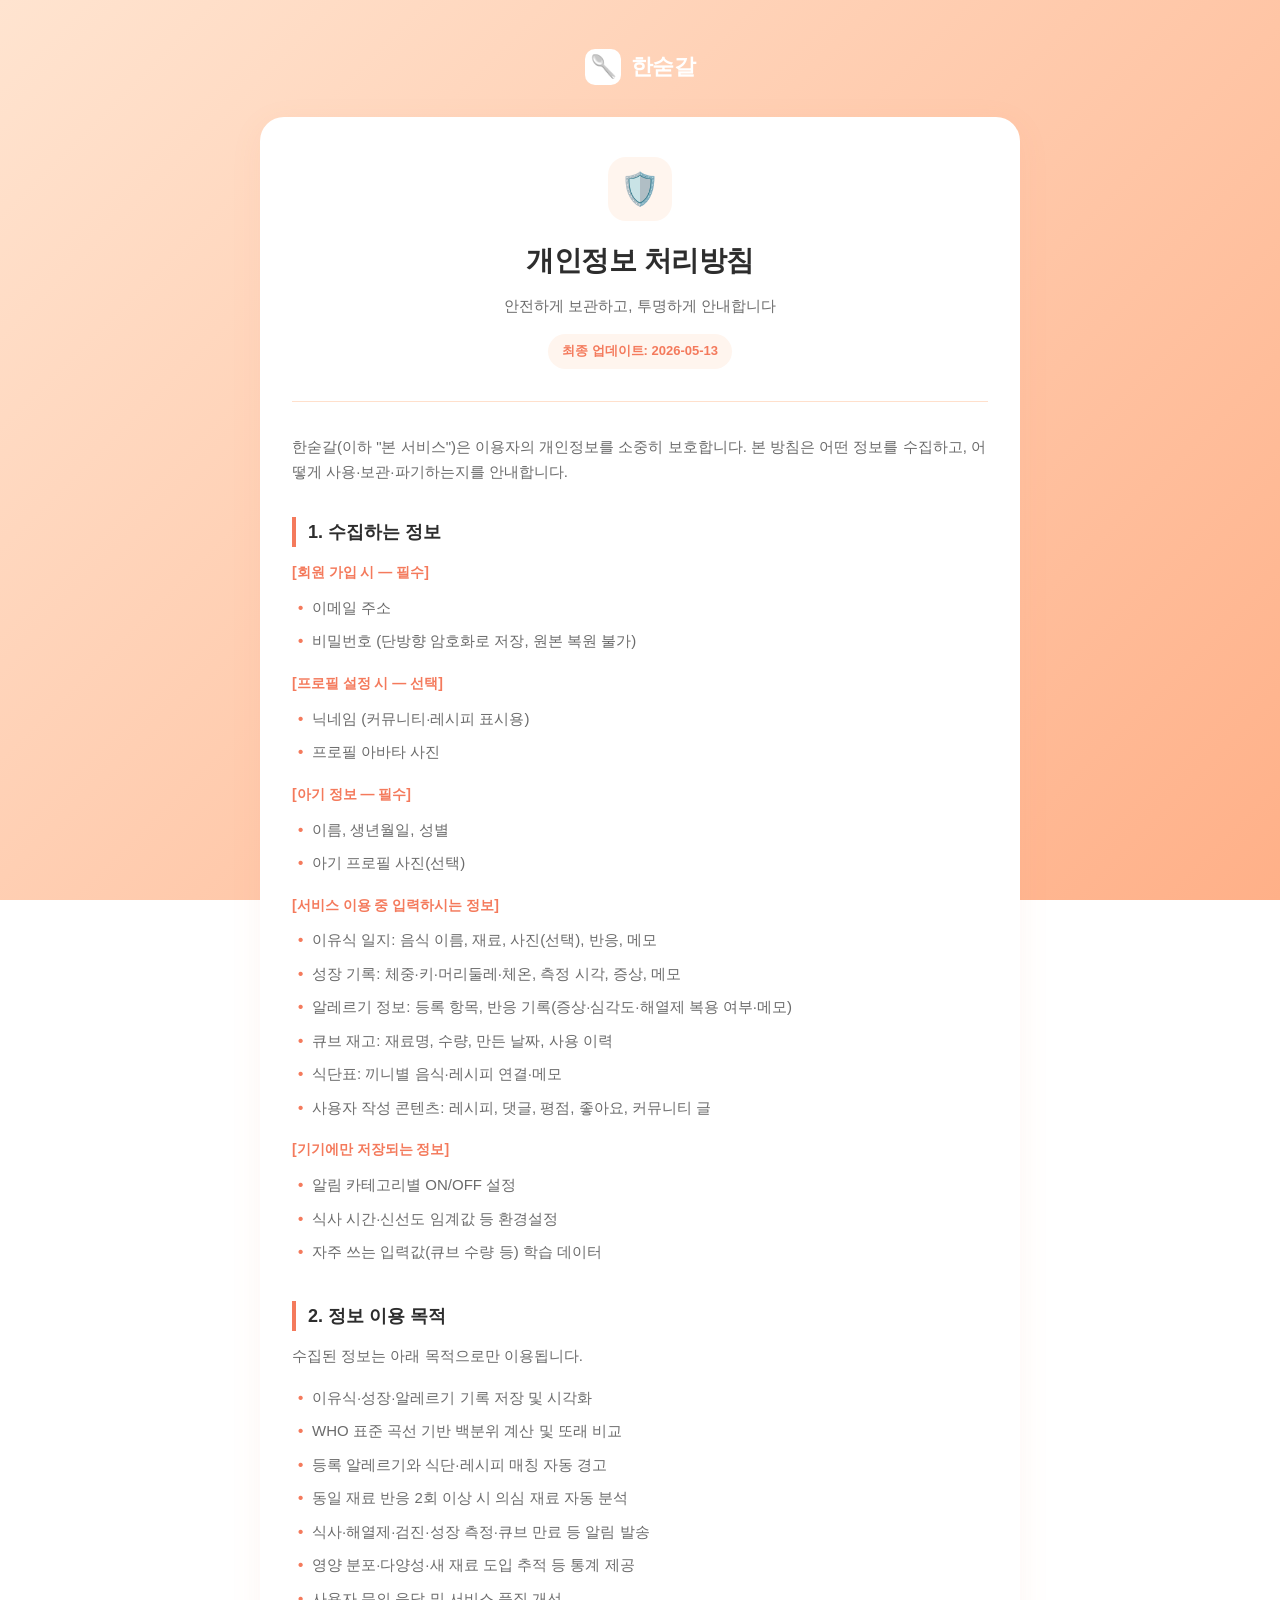
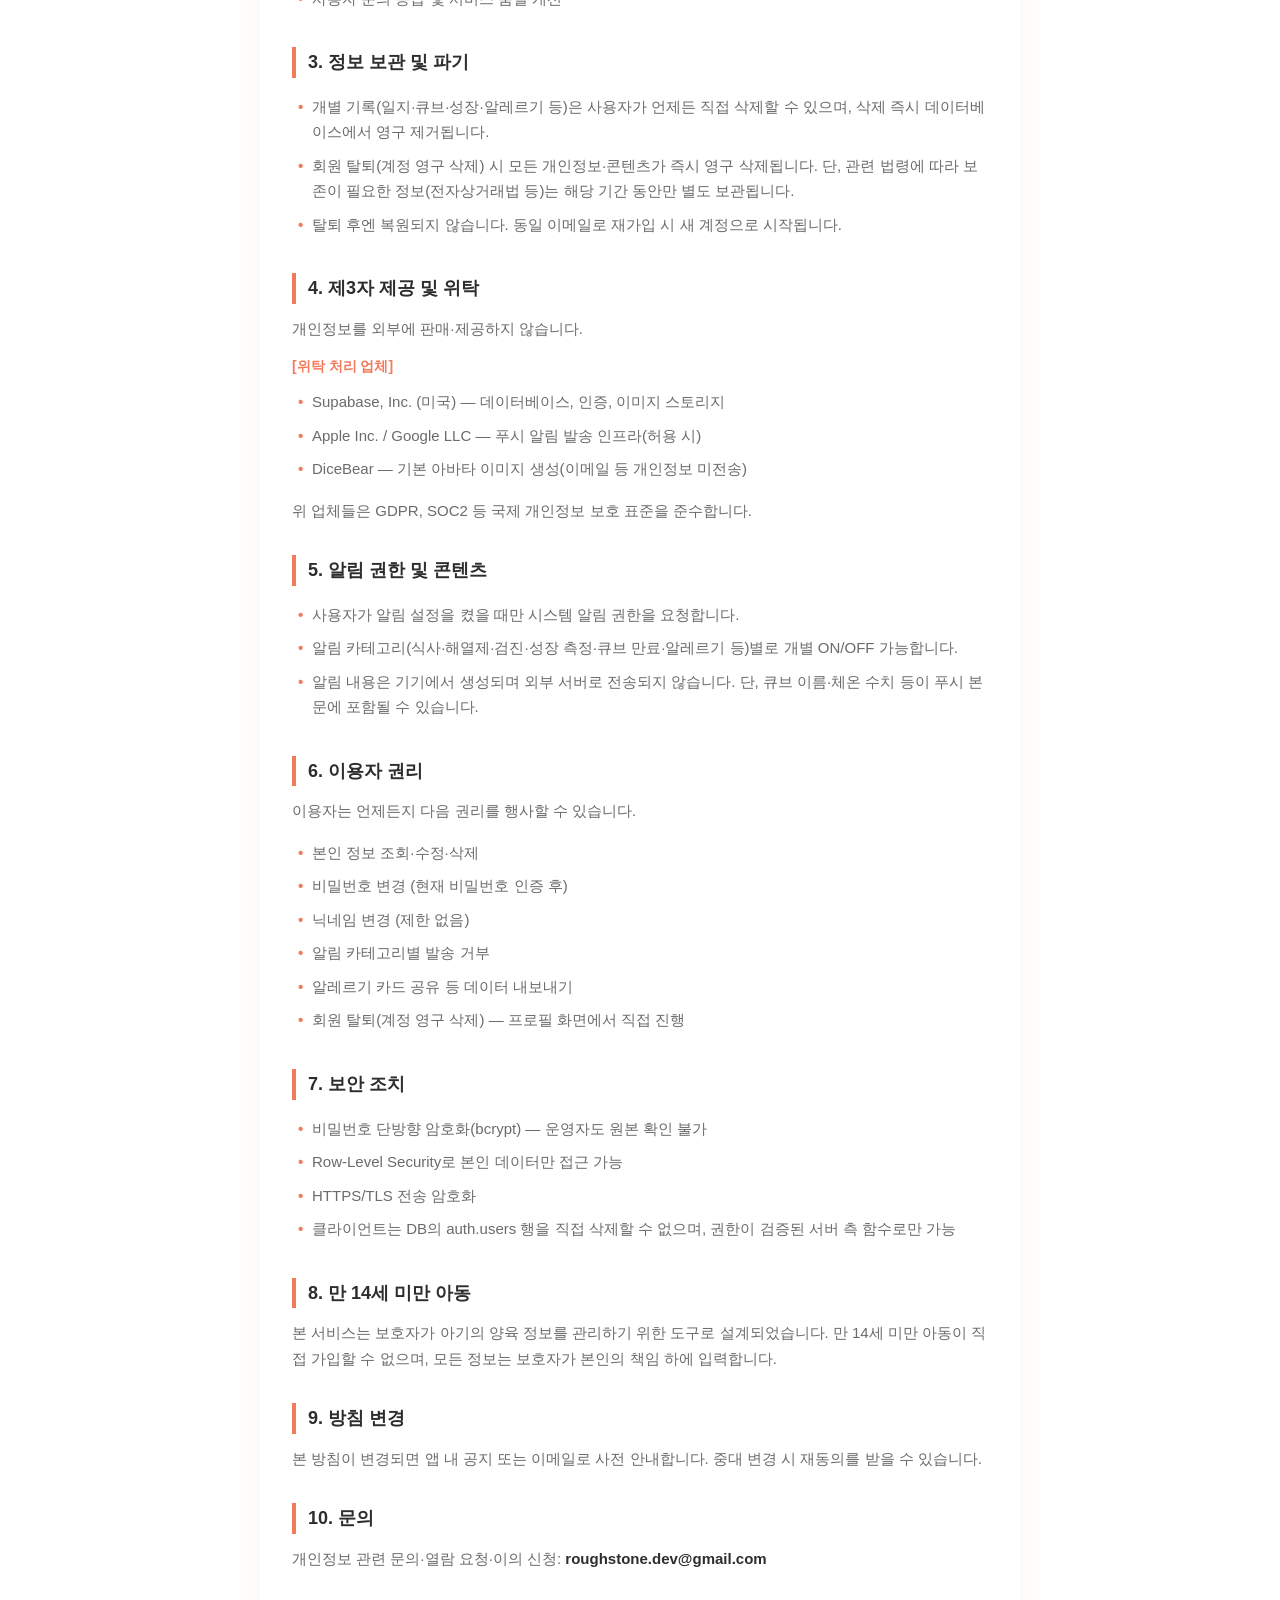
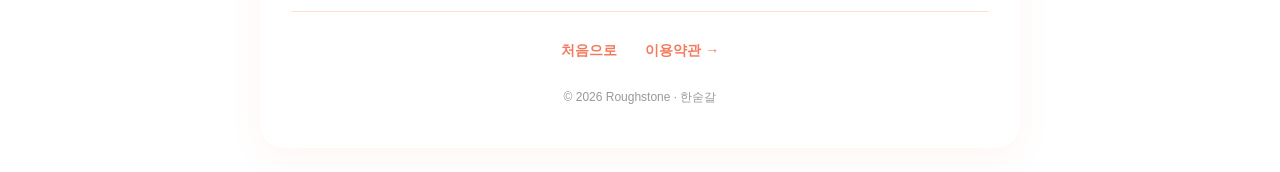
==== privacy.html @ ad375688 "Initial commit: Add privacy policy and terms 한숟갈 개인정보처리방침 및 이용약관 추가" ====
<!DOCTYPE html>
<html lang="ko">
<head>
  <meta charset="UTF-8">
  <meta name="viewport" content="width=device-width, initial-scale=1.0">
  <meta name="description" content="한숟갈 개인정보 처리방침">
  <meta name="theme-color" content="#F47A5C">
  <title>개인정보 처리방침 · 한숟갈</title>
  <link rel="stylesheet" href="style.css">
</head>
<body>
  <div class="container">
    <header class="site-header">
      <a href="index.html" class="site-logo">
        <span class="site-logo-icon">🥄</span>
        <span>한숟갈</span>
      </a>
    </header>

    <article class="card">
      <div class="hero">
        <div class="hero-icon">🛡️</div>
        <h1>개인정보 처리방침</h1>
        <p>안전하게 보관하고, 투명하게 안내합니다</p>
        <span class="updated">최종 업데이트: 2026-05-13</span>
      </div>

      <div class="content">
        <p>한숟갈(이하 "본 서비스")은 이용자의 개인정보를 소중히 보호합니다. 본 방침은 어떤 정보를 수집하고, 어떻게 사용·보관·파기하는지를 안내합니다.</p>

        <h2>1. 수집하는 정보</h2>

        <p class="sub-label">[회원 가입 시 — 필수]</p>
        <ul>
          <li>이메일 주소</li>
          <li>비밀번호 (단방향 암호화로 저장, 원본 복원 불가)</li>
        </ul>

        <p class="sub-label">[프로필 설정 시 — 선택]</p>
        <ul>
          <li>닉네임 (커뮤니티·레시피 표시용)</li>
          <li>프로필 아바타 사진</li>
        </ul>

        <p class="sub-label">[아기 정보 — 필수]</p>
        <ul>
          <li>이름, 생년월일, 성별</li>
          <li>아기 프로필 사진(선택)</li>
        </ul>

        <p class="sub-label">[서비스 이용 중 입력하시는 정보]</p>
        <ul>
          <li>이유식 일지: 음식 이름, 재료, 사진(선택), 반응, 메모</li>
          <li>성장 기록: 체중·키·머리둘레·체온, 측정 시각, 증상, 메모</li>
          <li>알레르기 정보: 등록 항목, 반응 기록(증상·심각도·해열제 복용 여부·메모)</li>
          <li>큐브 재고: 재료명, 수량, 만든 날짜, 사용 이력</li>
          <li>식단표: 끼니별 음식·레시피 연결·메모</li>
          <li>사용자 작성 콘텐츠: 레시피, 댓글, 평점, 좋아요, 커뮤니티 글</li>
        </ul>

        <p class="sub-label">[기기에만 저장되는 정보]</p>
        <ul>
          <li>알림 카테고리별 ON/OFF 설정</li>
          <li>식사 시간·신선도 임계값 등 환경설정</li>
          <li>자주 쓰는 입력값(큐브 수량 등) 학습 데이터</li>
        </ul>

        <h2>2. 정보 이용 목적</h2>
        <p>수집된 정보는 아래 목적으로만 이용됩니다.</p>
        <ul>
          <li>이유식·성장·알레르기 기록 저장 및 시각화</li>
          <li>WHO 표준 곡선 기반 백분위 계산 및 또래 비교</li>
          <li>등록 알레르기와 식단·레시피 매칭 자동 경고</li>
          <li>동일 재료 반응 2회 이상 시 의심 재료 자동 분석</li>
          <li>식사·해열제·검진·성장 측정·큐브 만료 등 알림 발송</li>
          <li>영양 분포·다양성·새 재료 도입 추적 등 통계 제공</li>
          <li>사용자 문의 응답 및 서비스 품질 개선</li>
        </ul>

        <h2>3. 정보 보관 및 파기</h2>
        <ul>
          <li>개별 기록(일지·큐브·성장·알레르기 등)은 사용자가 언제든 직접 삭제할 수 있으며, 삭제 즉시 데이터베이스에서 영구 제거됩니다.</li>
          <li>회원 탈퇴(계정 영구 삭제) 시 모든 개인정보·콘텐츠가 즉시 영구 삭제됩니다. 단, 관련 법령에 따라 보존이 필요한 정보(전자상거래법 등)는 해당 기간 동안만 별도 보관됩니다.</li>
          <li>탈퇴 후엔 복원되지 않습니다. 동일 이메일로 재가입 시 새 계정으로 시작됩니다.</li>
        </ul>

        <h2>4. 제3자 제공 및 위탁</h2>
        <p>개인정보를 외부에 판매·제공하지 않습니다.</p>

        <p class="sub-label">[위탁 처리 업체]</p>
        <ul>
          <li>Supabase, Inc. (미국) — 데이터베이스, 인증, 이미지 스토리지</li>
          <li>Apple Inc. / Google LLC — 푸시 알림 발송 인프라(허용 시)</li>
          <li>DiceBear — 기본 아바타 이미지 생성(이메일 등 개인정보 미전송)</li>
        </ul>
        <p>위 업체들은 GDPR, SOC2 등 국제 개인정보 보호 표준을 준수합니다.</p>

        <h2>5. 알림 권한 및 콘텐츠</h2>
        <ul>
          <li>사용자가 알림 설정을 켰을 때만 시스템 알림 권한을 요청합니다.</li>
          <li>알림 카테고리(식사·해열제·검진·성장 측정·큐브 만료·알레르기 등)별로 개별 ON/OFF 가능합니다.</li>
          <li>알림 내용은 기기에서 생성되며 외부 서버로 전송되지 않습니다. 단, 큐브 이름·체온 수치 등이 푸시 본문에 포함될 수 있습니다.</li>
        </ul>

        <h2>6. 이용자 권리</h2>
        <p>이용자는 언제든지 다음 권리를 행사할 수 있습니다.</p>
        <ul>
          <li>본인 정보 조회·수정·삭제</li>
          <li>비밀번호 변경 (현재 비밀번호 인증 후)</li>
          <li>닉네임 변경 (제한 없음)</li>
          <li>알림 카테고리별 발송 거부</li>
          <li>알레르기 카드 공유 등 데이터 내보내기</li>
          <li>회원 탈퇴(계정 영구 삭제) — 프로필 화면에서 직접 진행</li>
        </ul>

        <h2>7. 보안 조치</h2>
        <ul>
          <li>비밀번호 단방향 암호화(bcrypt) — 운영자도 원본 확인 불가</li>
          <li>Row-Level Security로 본인 데이터만 접근 가능</li>
          <li>HTTPS/TLS 전송 암호화</li>
          <li>클라이언트는 DB의 auth.users 행을 직접 삭제할 수 없으며, 권한이 검증된 서버 측 함수로만 가능</li>
        </ul>

        <h2>8. 만 14세 미만 아동</h2>
        <p>본 서비스는 보호자가 아기의 양육 정보를 관리하기 위한 도구로 설계되었습니다. 만 14세 미만 아동이 직접 가입할 수 없으며, 모든 정보는 보호자가 본인의 책임 하에 입력합니다.</p>

        <h2>9. 방침 변경</h2>
        <p>본 방침이 변경되면 앱 내 공지 또는 이메일로 사전 안내합니다. 중대 변경 시 재동의를 받을 수 있습니다.</p>

        <h2>10. 문의</h2>
        <p>개인정보 관련 문의·열람 요청·이의 신청: <strong>roughstone.dev@gmail.com</strong></p>
      </div>

      <nav class="footer-nav">
        <a href="index.html">처음으로</a>
        <a href="terms.html">이용약관 →</a>
        <p class="footer-meta">© 2026 Roughstone · 한숟갈</p>
      </nav>
    </article>
  </div>
</body>
</html>
---- style.css ----
/* 한숟갈 - 개인정보처리방침 & 이용약관 */
:root {
  --primary: #F47A5C;
  --primary-light: #FFB088;
  --primary-bg: #FFF5EE;
  --text: #2D2D2D;
  --text-sub: #6B6B6B;
  --text-light: #999;
  --border: #FFE0CC;
  --card: #FFFFFF;
  --shadow: rgba(244, 122, 92, 0.08);
}

* {
  margin: 0;
  padding: 0;
  box-sizing: border-box;
}

html {
  scroll-behavior: smooth;
  -webkit-text-size-adjust: 100%;
}

body {
  font-family: -apple-system, BlinkMacSystemFont, 'Segoe UI', 'Apple SD Gothic Neo',
               'Malgun Gothic', Roboto, 'Helvetica Neue', sans-serif;
  background: linear-gradient(135deg, #FFE4D0 0%, #FFB088 100%);
  background-attachment: fixed;
  color: var(--text);
  line-height: 1.7;
  min-height: 100vh;
  padding: 24px 16px;
}

.container {
  max-width: 760px;
  margin: 0 auto;
}

/* ─── 헤더 ─── */
.site-header {
  text-align: center;
  padding: 24px 0 32px;
}

.site-logo {
  display: inline-flex;
  align-items: center;
  gap: 10px;
  text-decoration: none;
  color: white;
  font-size: 22px;
  font-weight: 800;
  letter-spacing: -0.5px;
}

.site-logo-icon {
  width: 36px;
  height: 36px;
  background: white;
  border-radius: 10px;
  display: inline-flex;
  align-items: center;
  justify-content: center;
  font-size: 22px;
}

/* ─── 카드 ─── */
.card {
  background: var(--card);
  border-radius: 24px;
  padding: 40px 32px;
  box-shadow: 0 8px 32px var(--shadow);
}

/* ─── 히어로 ─── */
.hero {
  text-align: center;
  padding-bottom: 32px;
  border-bottom: 1px solid var(--border);
  margin-bottom: 32px;
}

.hero-icon {
  width: 64px;
  height: 64px;
  margin: 0 auto 16px;
  background: var(--primary-bg);
  border-radius: 18px;
  display: flex;
  align-items: center;
  justify-content: center;
  font-size: 32px;
}

.hero h1 {
  font-size: 28px;
  font-weight: 800;
  color: var(--text);
  margin-bottom: 8px;
  letter-spacing: -0.5px;
}

.hero p {
  font-size: 15px;
  color: var(--text-sub);
}

.updated {
  display: inline-block;
  margin-top: 16px;
  padding: 6px 14px;
  background: var(--primary-bg);
  color: var(--primary);
  font-size: 13px;
  font-weight: 600;
  border-radius: 100px;
}

/* ─── 본문 ─── */
.content h2 {
  font-size: 18px;
  font-weight: 700;
  color: var(--text);
  margin: 32px 0 12px;
  padding-left: 12px;
  border-left: 4px solid var(--primary);
}

.content h2:first-child {
  margin-top: 0;
}

.content p {
  font-size: 15px;
  color: var(--text-sub);
  margin-bottom: 12px;
  white-space: pre-line;
}

.content strong {
  color: var(--text);
  font-weight: 600;
}

.content ul {
  list-style: none;
  padding-left: 0;
  margin-bottom: 12px;
}

.content li {
  font-size: 15px;
  color: var(--text-sub);
  padding: 4px 0 4px 20px;
  position: relative;
}

.content li::before {
  content: '•';
  color: var(--primary);
  position: absolute;
  left: 6px;
  font-weight: 700;
}

.content .sub-label {
  color: var(--primary);
  font-weight: 700;
  font-size: 14px;
  margin-top: 14px;
  margin-bottom: 6px;
}

/* ─── 푸터 네비게이션 ─── */
.footer-nav {
  margin-top: 40px;
  padding-top: 24px;
  border-top: 1px solid var(--border);
  text-align: center;
}

.footer-nav a {
  display: inline-block;
  margin: 0 12px;
  color: var(--primary);
  text-decoration: none;
  font-size: 14px;
  font-weight: 600;
}

.footer-nav a:hover {
  text-decoration: underline;
}

.footer-meta {
  margin-top: 24px;
  font-size: 12px;
  color: var(--text-light);
}

/* ─── 인덱스 페이지 전용 ─── */
.index-grid {
  display: grid;
  gap: 16px;
  margin-top: 24px;
}

.index-link {
  display: flex;
  align-items: center;
  gap: 16px;
  padding: 20px 24px;
  background: var(--card);
  border: 2px solid var(--border);
  border-radius: 18px;
  text-decoration: none;
  color: var(--text);
  transition: all 0.2s;
}

.index-link:hover {
  border-color: var(--primary);
  transform: translateY(-2px);
  box-shadow: 0 8px 24px var(--shadow);
}

.index-link-icon {
  width: 48px;
  height: 48px;
  background: var(--primary-bg);
  border-radius: 14px;
  display: flex;
  align-items: center;
  justify-content: center;
  font-size: 22px;
  flex-shrink: 0;
}

.index-link-text h3 {
  font-size: 16px;
  font-weight: 700;
  margin-bottom: 4px;
}

.index-link-text p {
  font-size: 13px;
  color: var(--text-sub);
}

.index-link-arrow {
  margin-left: auto;
  color: var(--primary);
  font-size: 20px;
}

/* ─── 반응형 ─── */
@media (max-width: 600px) {
  body {
    padding: 16px 12px;
  }
  .card {
    padding: 28px 20px;
    border-radius: 20px;
  }
  .hero h1 {
    font-size: 24px;
  }
  .content h2 {
    font-size: 16px;
  }
}
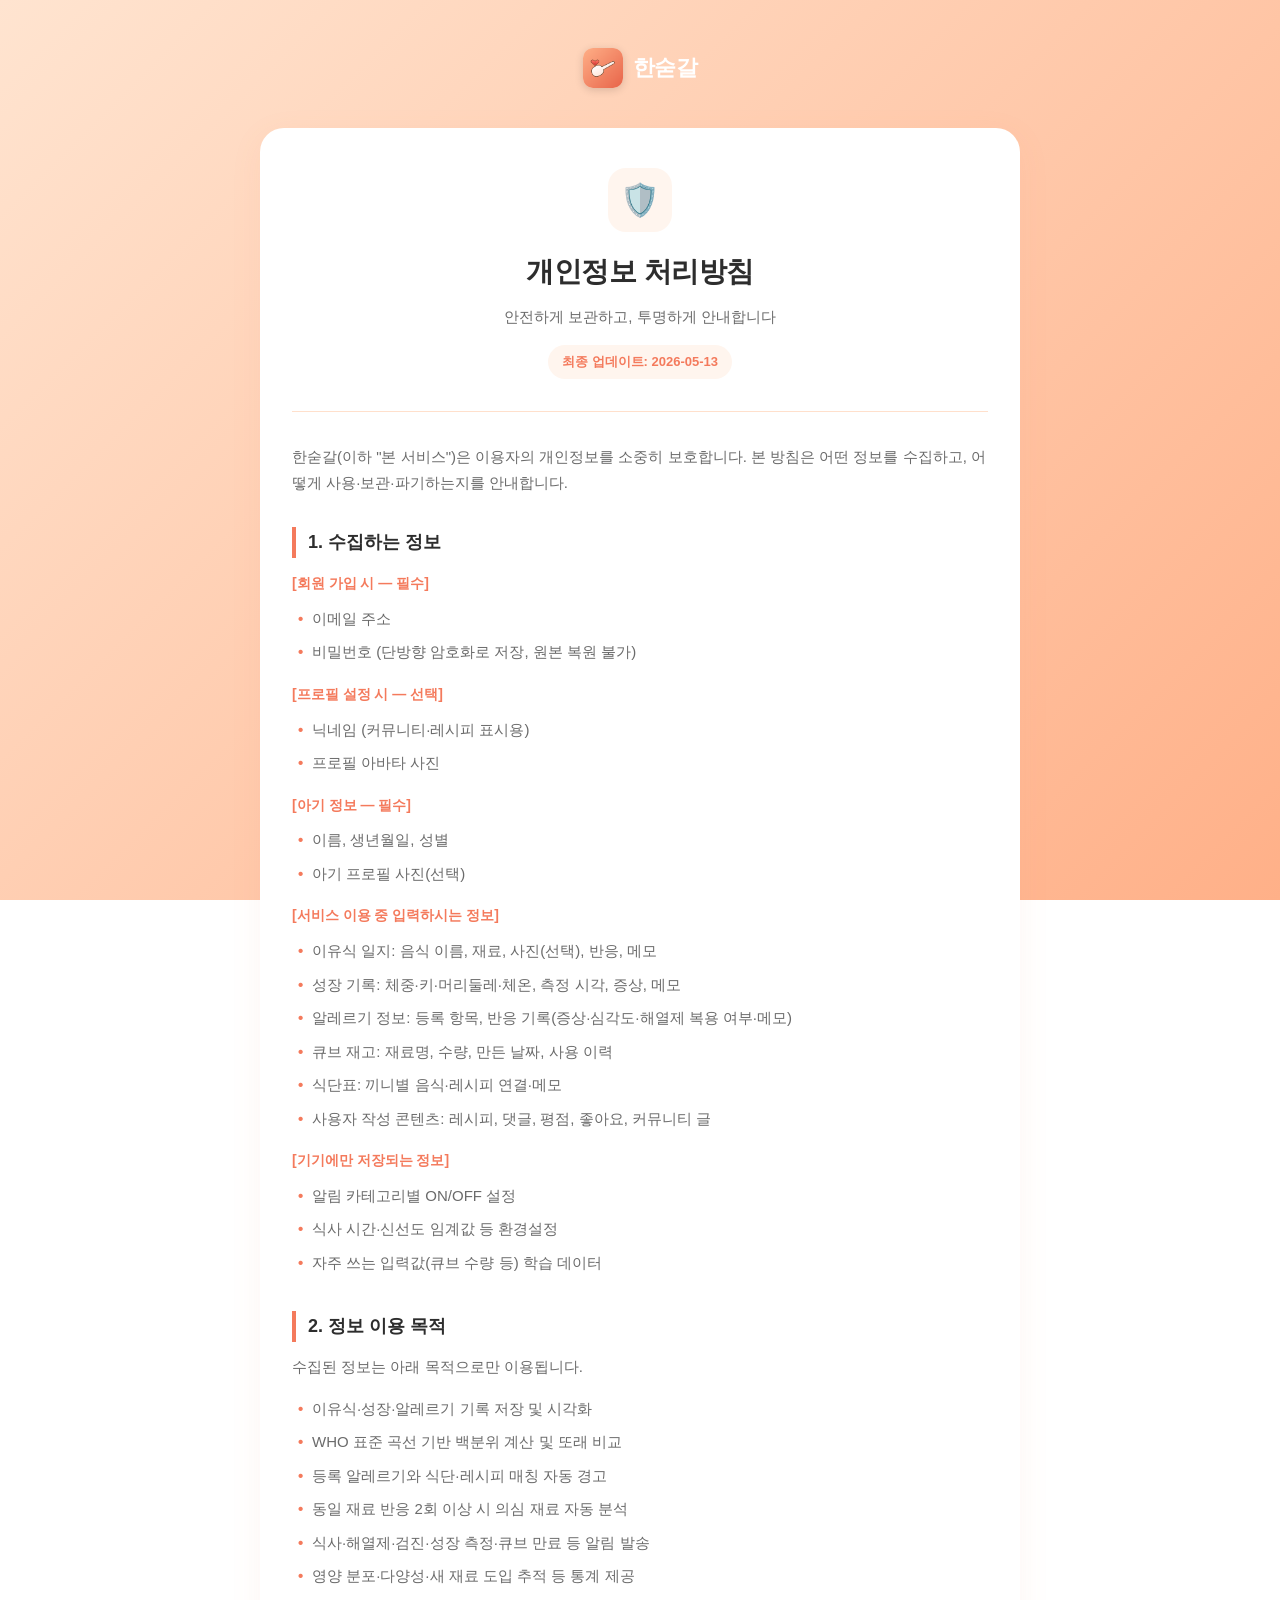
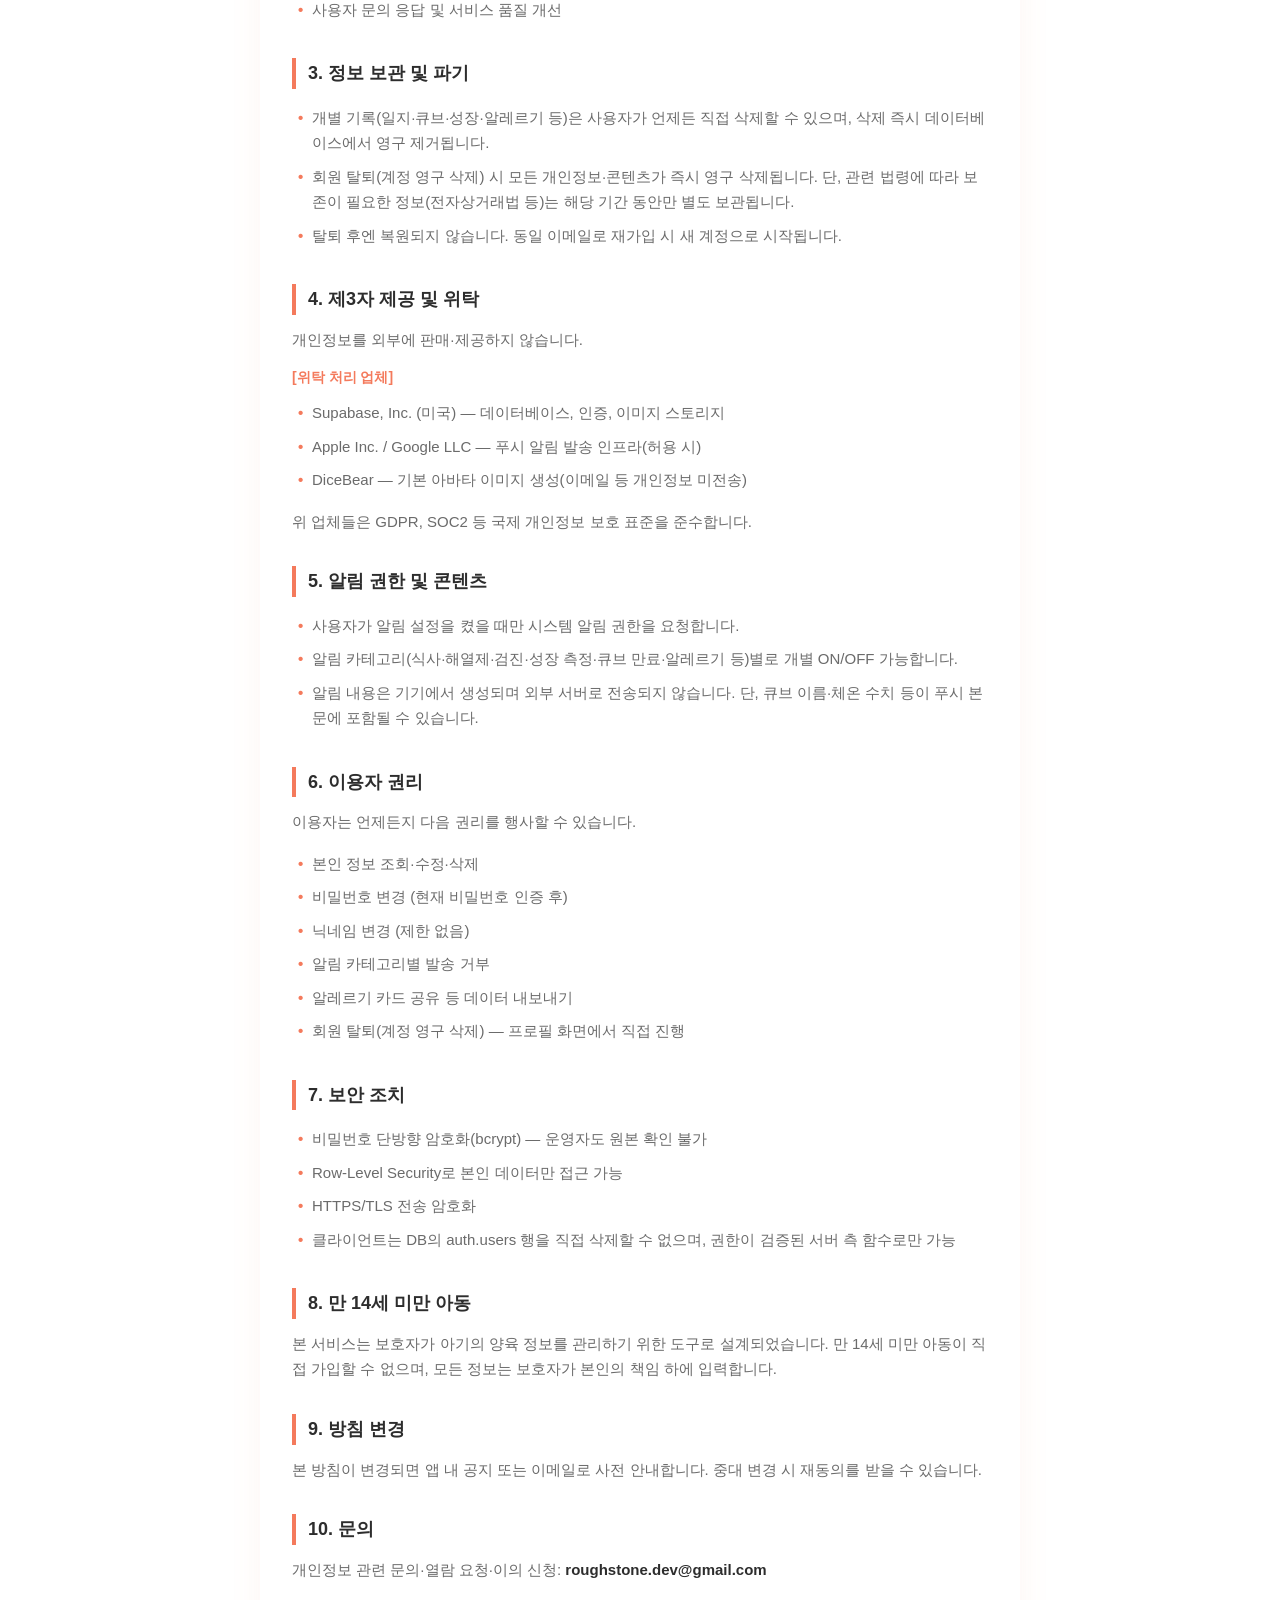
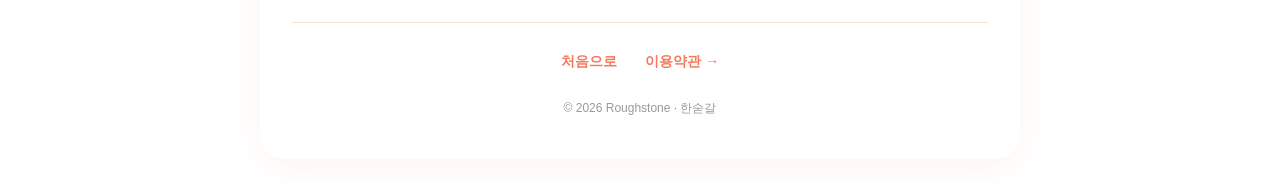
==== commit 552c820d: "Add files via upload" ====
--- a/privacy.html
+++ b/privacy.html
@@ -12,7 +12,7 @@
   <div class="container">
     <header class="site-header">
       <a href="index.html" class="site-logo">
-        <span class="site-logo-icon">🥄</span>
+        <img src="icon.png" alt="한숟갈" class="site-logo-icon">
         <span>한숟갈</span>
       </a>
     </header>
--- a/style.css
+++ b/style.css
@@ -56,14 +56,11 @@
 }
 
 .site-logo-icon {
-  width: 36px;
-  height: 36px;
-  background: white;
+  width: 40px;
+  height: 40px;
   border-radius: 10px;
-  display: inline-flex;
-  align-items: center;
-  justify-content: center;
-  font-size: 22px;
+  object-fit: cover;
+  box-shadow: 0 2px 8px rgba(0, 0, 0, 0.15);
 }
 
 /* ─── 카드 ─── */
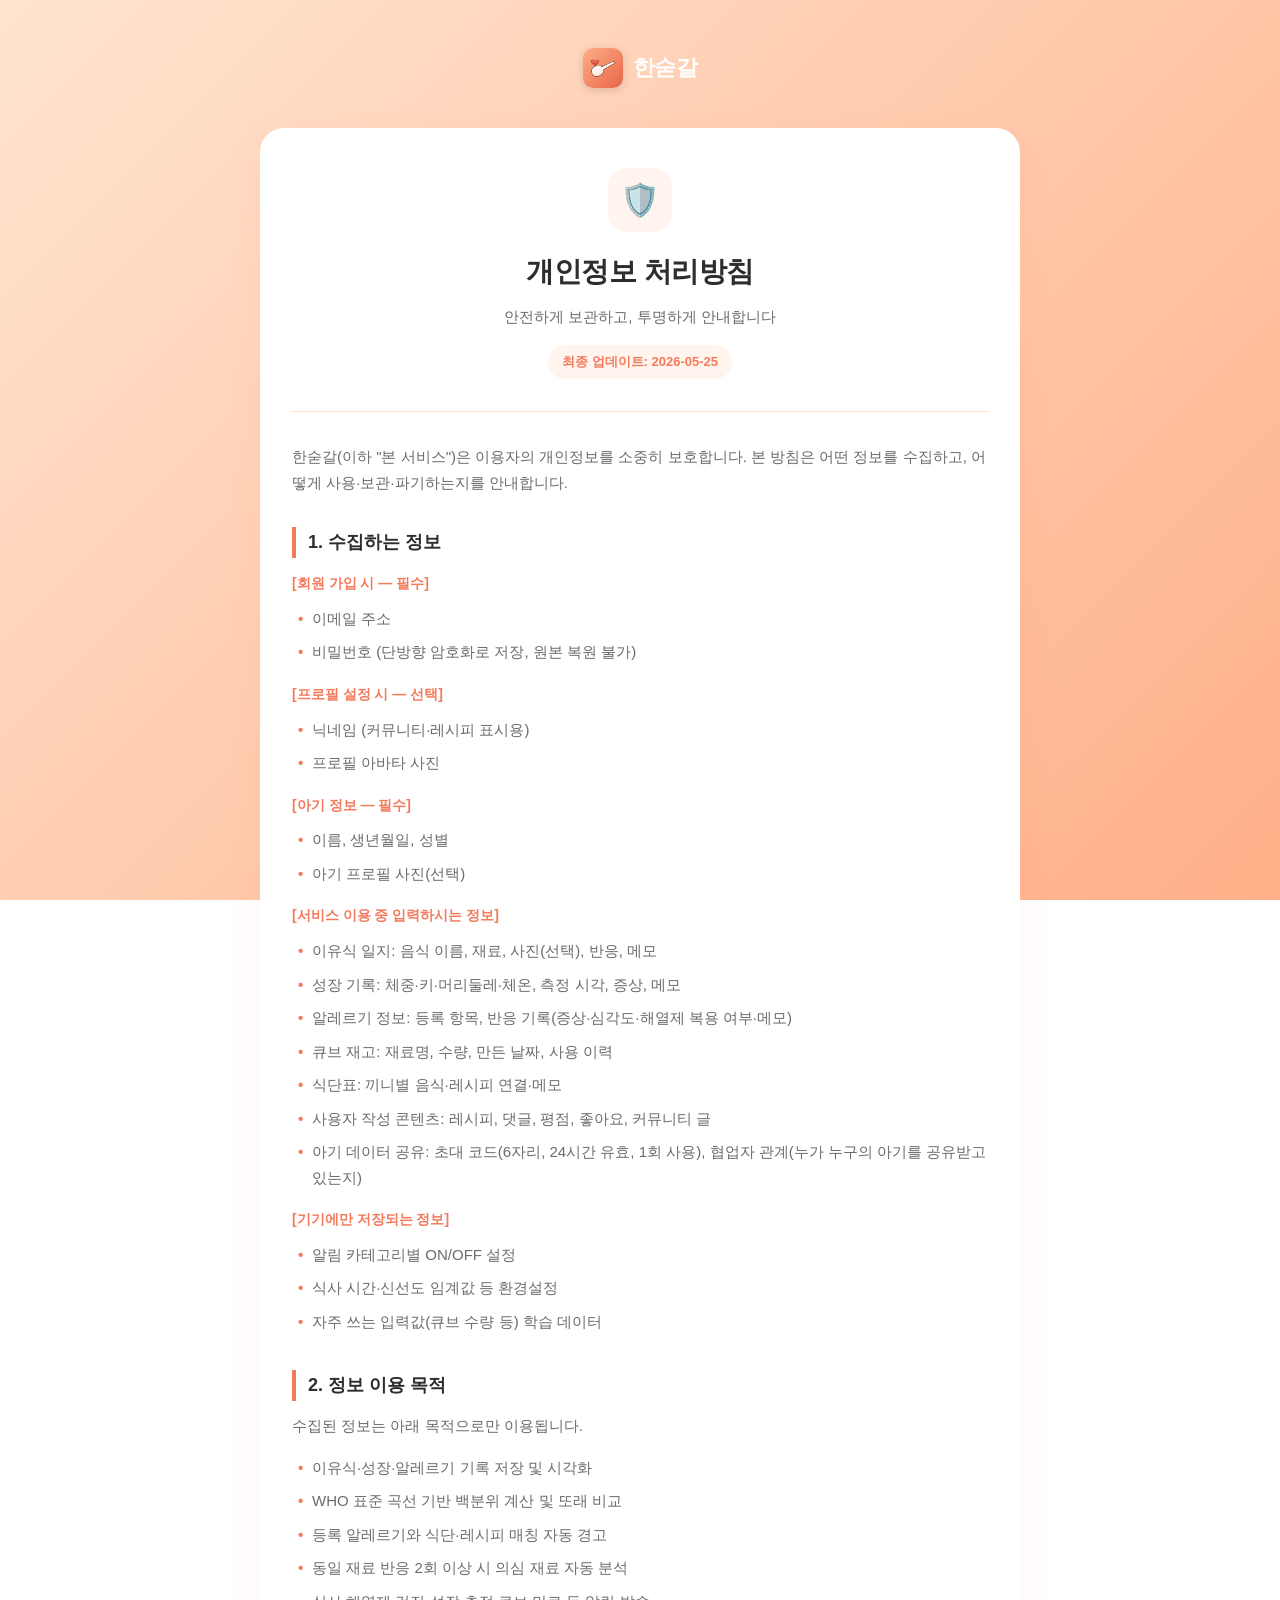
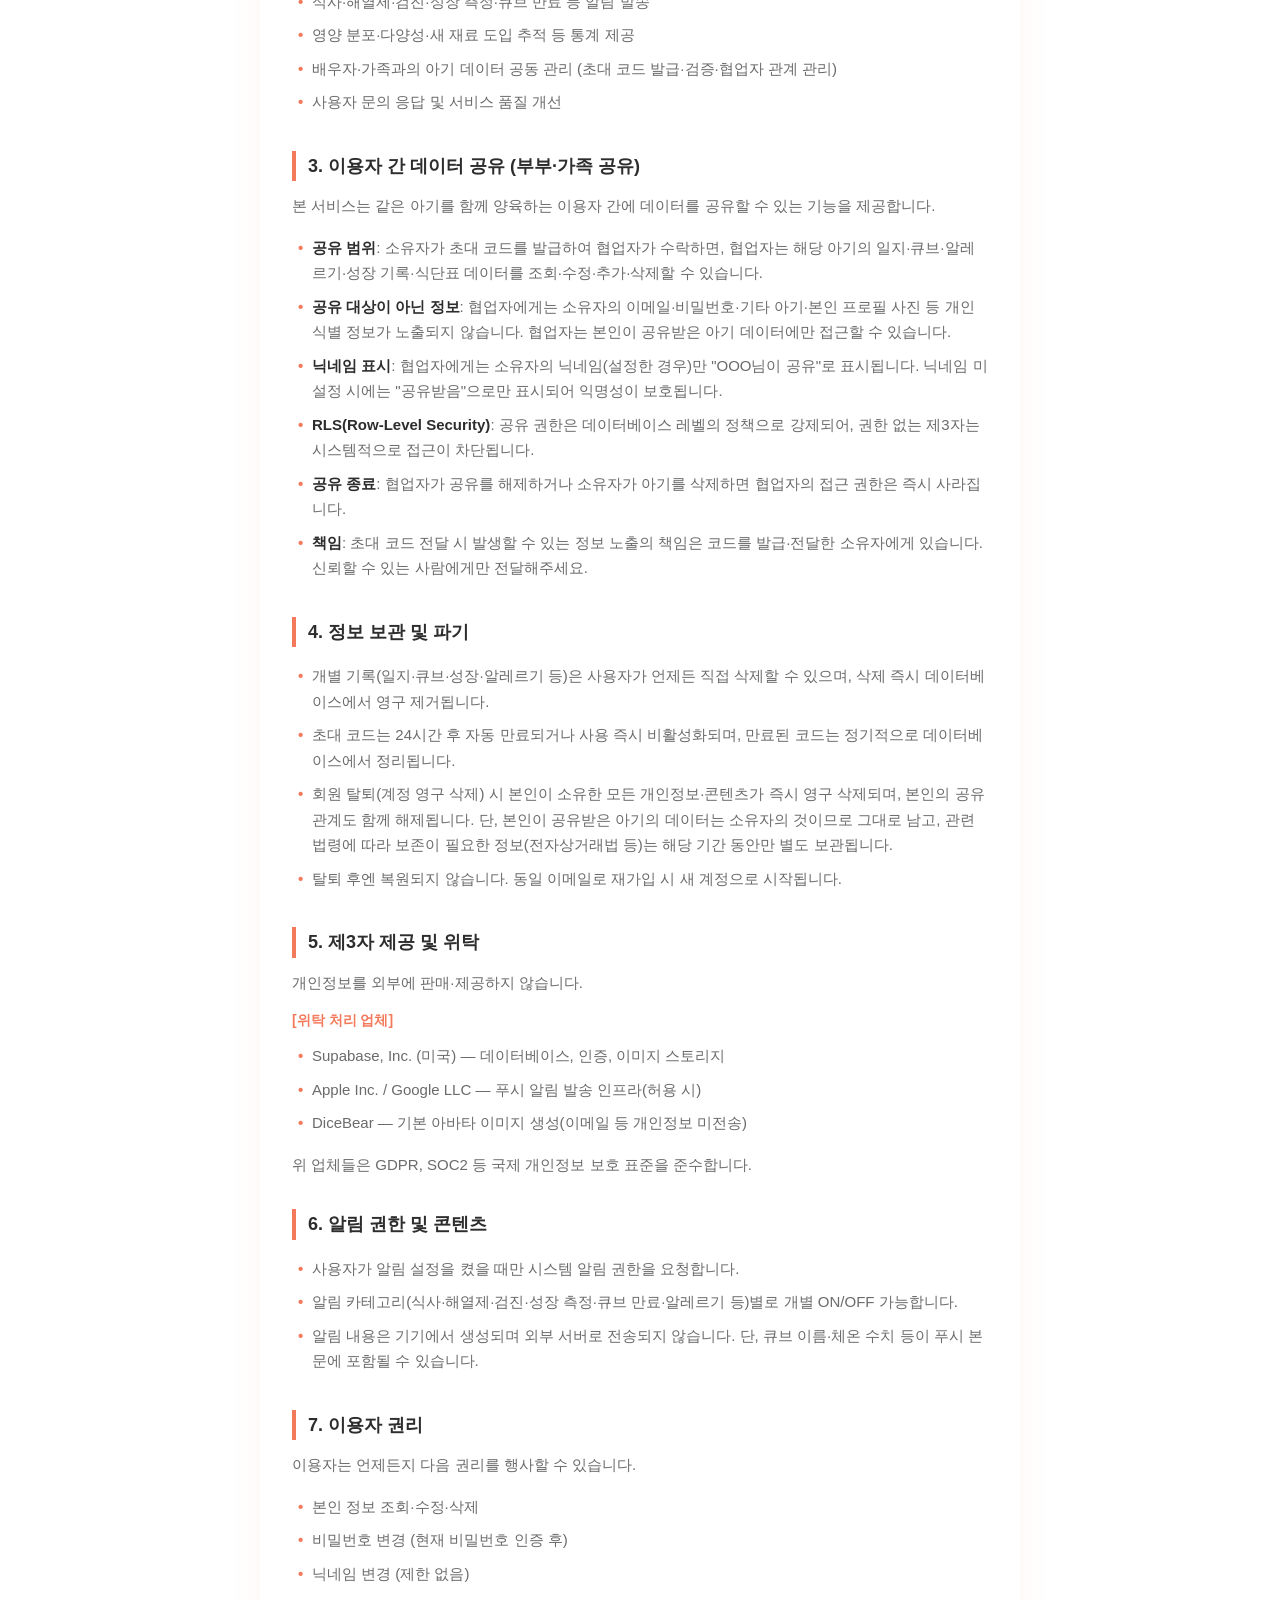
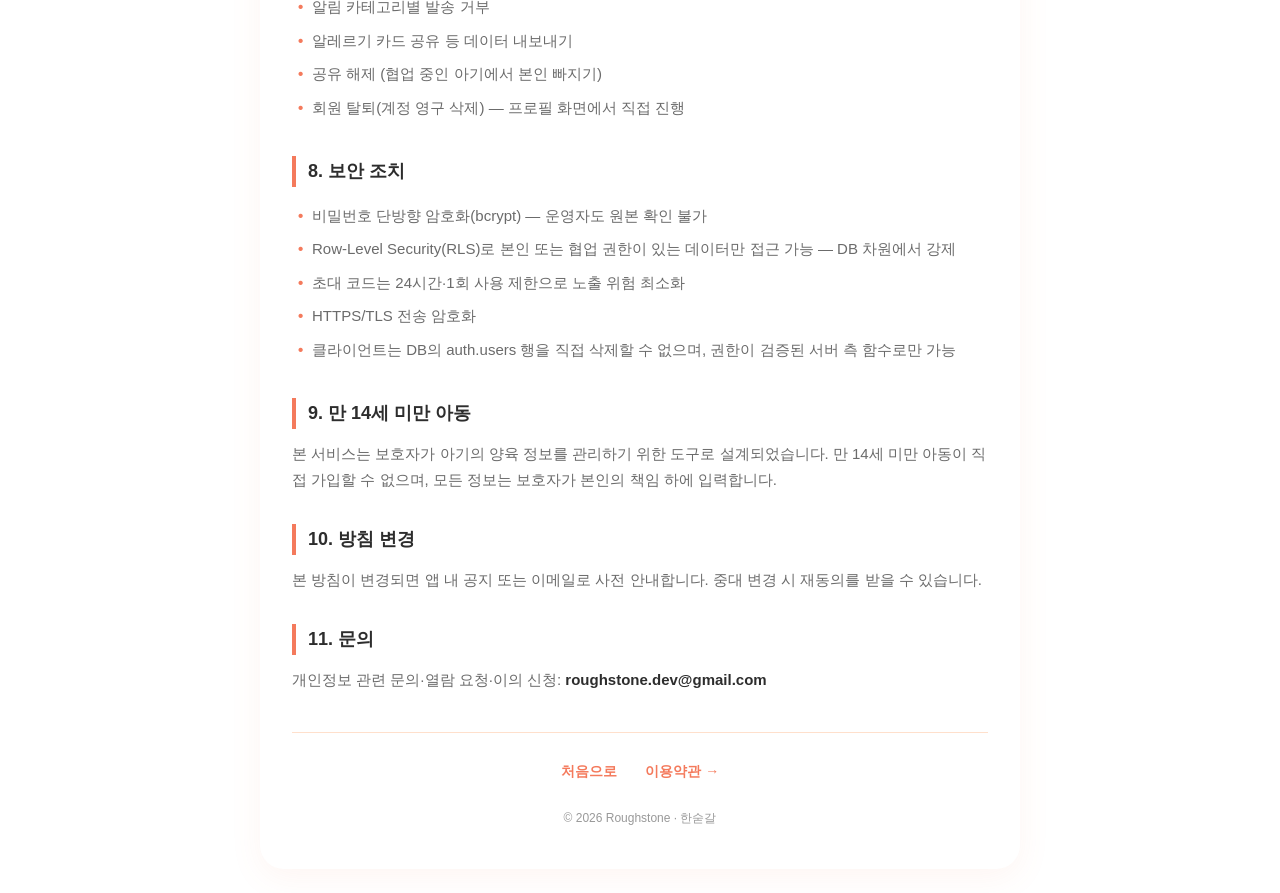
==== commit 7896ded3: "Update privacy.html" ====
--- a/privacy.html
+++ b/privacy.html
@@ -22,7 +22,7 @@
         <div class="hero-icon">🛡️</div>
         <h1>개인정보 처리방침</h1>
         <p>안전하게 보관하고, 투명하게 안내합니다</p>
-        <span class="updated">최종 업데이트: 2026-05-13</span>
+        <span class="updated">최종 업데이트: 2026-05-25</span>
       </div>
 
       <div class="content">
@@ -56,6 +56,7 @@
           <li>큐브 재고: 재료명, 수량, 만든 날짜, 사용 이력</li>
           <li>식단표: 끼니별 음식·레시피 연결·메모</li>
           <li>사용자 작성 콘텐츠: 레시피, 댓글, 평점, 좋아요, 커뮤니티 글</li>
+          <li>아기 데이터 공유: 초대 코드(6자리, 24시간 유효, 1회 사용), 협업자 관계(누가 누구의 아기를 공유받고 있는지)</li>
         </ul>
 
         <p class="sub-label">[기기에만 저장되는 정보]</p>
@@ -74,17 +75,30 @@
           <li>동일 재료 반응 2회 이상 시 의심 재료 자동 분석</li>
           <li>식사·해열제·검진·성장 측정·큐브 만료 등 알림 발송</li>
           <li>영양 분포·다양성·새 재료 도입 추적 등 통계 제공</li>
+          <li>배우자·가족과의 아기 데이터 공동 관리 (초대 코드 발급·검증·협업자 관계 관리)</li>
           <li>사용자 문의 응답 및 서비스 품질 개선</li>
         </ul>
 
-        <h2>3. 정보 보관 및 파기</h2>
+        <h2>3. 이용자 간 데이터 공유 (부부·가족 공유)</h2>
+        <p>본 서비스는 같은 아기를 함께 양육하는 이용자 간에 데이터를 공유할 수 있는 기능을 제공합니다.</p>
+        <ul>
+          <li><strong>공유 범위</strong>: 소유자가 초대 코드를 발급하여 협업자가 수락하면, 협업자는 해당 아기의 일지·큐브·알레르기·성장 기록·식단표 데이터를 조회·수정·추가·삭제할 수 있습니다.</li>
+          <li><strong>공유 대상이 아닌 정보</strong>: 협업자에게는 소유자의 이메일·비밀번호·기타 아기·본인 프로필 사진 등 개인 식별 정보가 노출되지 않습니다. 협업자는 본인이 공유받은 아기 데이터에만 접근할 수 있습니다.</li>
+          <li><strong>닉네임 표시</strong>: 협업자에게는 소유자의 닉네임(설정한 경우)만 "OOO님이 공유"로 표시됩니다. 닉네임 미설정 시에는 "공유받음"으로만 표시되어 익명성이 보호됩니다.</li>
+          <li><strong>RLS(Row-Level Security)</strong>: 공유 권한은 데이터베이스 레벨의 정책으로 강제되어, 권한 없는 제3자는 시스템적으로 접근이 차단됩니다.</li>
+          <li><strong>공유 종료</strong>: 협업자가 공유를 해제하거나 소유자가 아기를 삭제하면 협업자의 접근 권한은 즉시 사라집니다.</li>
+          <li><strong>책임</strong>: 초대 코드 전달 시 발생할 수 있는 정보 노출의 책임은 코드를 발급·전달한 소유자에게 있습니다. 신뢰할 수 있는 사람에게만 전달해주세요.</li>
+        </ul>
+
+        <h2>4. 정보 보관 및 파기</h2>
         <ul>
           <li>개별 기록(일지·큐브·성장·알레르기 등)은 사용자가 언제든 직접 삭제할 수 있으며, 삭제 즉시 데이터베이스에서 영구 제거됩니다.</li>
-          <li>회원 탈퇴(계정 영구 삭제) 시 모든 개인정보·콘텐츠가 즉시 영구 삭제됩니다. 단, 관련 법령에 따라 보존이 필요한 정보(전자상거래법 등)는 해당 기간 동안만 별도 보관됩니다.</li>
+          <li>초대 코드는 24시간 후 자동 만료되거나 사용 즉시 비활성화되며, 만료된 코드는 정기적으로 데이터베이스에서 정리됩니다.</li>
+          <li>회원 탈퇴(계정 영구 삭제) 시 본인이 소유한 모든 개인정보·콘텐츠가 즉시 영구 삭제되며, 본인의 공유 관계도 함께 해제됩니다. 단, 본인이 공유받은 아기의 데이터는 소유자의 것이므로 그대로 남고, 관련 법령에 따라 보존이 필요한 정보(전자상거래법 등)는 해당 기간 동안만 별도 보관됩니다.</li>
           <li>탈퇴 후엔 복원되지 않습니다. 동일 이메일로 재가입 시 새 계정으로 시작됩니다.</li>
         </ul>
 
-        <h2>4. 제3자 제공 및 위탁</h2>
+        <h2>5. 제3자 제공 및 위탁</h2>
         <p>개인정보를 외부에 판매·제공하지 않습니다.</p>
 
         <p class="sub-label">[위탁 처리 업체]</p>
@@ -95,14 +109,14 @@
         </ul>
         <p>위 업체들은 GDPR, SOC2 등 국제 개인정보 보호 표준을 준수합니다.</p>
 
-        <h2>5. 알림 권한 및 콘텐츠</h2>
+        <h2>6. 알림 권한 및 콘텐츠</h2>
         <ul>
           <li>사용자가 알림 설정을 켰을 때만 시스템 알림 권한을 요청합니다.</li>
           <li>알림 카테고리(식사·해열제·검진·성장 측정·큐브 만료·알레르기 등)별로 개별 ON/OFF 가능합니다.</li>
           <li>알림 내용은 기기에서 생성되며 외부 서버로 전송되지 않습니다. 단, 큐브 이름·체온 수치 등이 푸시 본문에 포함될 수 있습니다.</li>
         </ul>
 
-        <h2>6. 이용자 권리</h2>
+        <h2>7. 이용자 권리</h2>
         <p>이용자는 언제든지 다음 권리를 행사할 수 있습니다.</p>
         <ul>
           <li>본인 정보 조회·수정·삭제</li>
@@ -110,24 +124,26 @@
           <li>닉네임 변경 (제한 없음)</li>
           <li>알림 카테고리별 발송 거부</li>
           <li>알레르기 카드 공유 등 데이터 내보내기</li>
+          <li>공유 해제 (협업 중인 아기에서 본인 빠지기)</li>
           <li>회원 탈퇴(계정 영구 삭제) — 프로필 화면에서 직접 진행</li>
         </ul>
 
-        <h2>7. 보안 조치</h2>
+        <h2>8. 보안 조치</h2>
         <ul>
           <li>비밀번호 단방향 암호화(bcrypt) — 운영자도 원본 확인 불가</li>
-          <li>Row-Level Security로 본인 데이터만 접근 가능</li>
+          <li>Row-Level Security(RLS)로 본인 또는 협업 권한이 있는 데이터만 접근 가능 — DB 차원에서 강제</li>
+          <li>초대 코드는 24시간·1회 사용 제한으로 노출 위험 최소화</li>
           <li>HTTPS/TLS 전송 암호화</li>
           <li>클라이언트는 DB의 auth.users 행을 직접 삭제할 수 없으며, 권한이 검증된 서버 측 함수로만 가능</li>
         </ul>
 
-        <h2>8. 만 14세 미만 아동</h2>
+        <h2>9. 만 14세 미만 아동</h2>
         <p>본 서비스는 보호자가 아기의 양육 정보를 관리하기 위한 도구로 설계되었습니다. 만 14세 미만 아동이 직접 가입할 수 없으며, 모든 정보는 보호자가 본인의 책임 하에 입력합니다.</p>
 
-        <h2>9. 방침 변경</h2>
+        <h2>10. 방침 변경</h2>
         <p>본 방침이 변경되면 앱 내 공지 또는 이메일로 사전 안내합니다. 중대 변경 시 재동의를 받을 수 있습니다.</p>
 
-        <h2>10. 문의</h2>
+        <h2>11. 문의</h2>
         <p>개인정보 관련 문의·열람 요청·이의 신청: <strong>roughstone.dev@gmail.com</strong></p>
       </div>
 
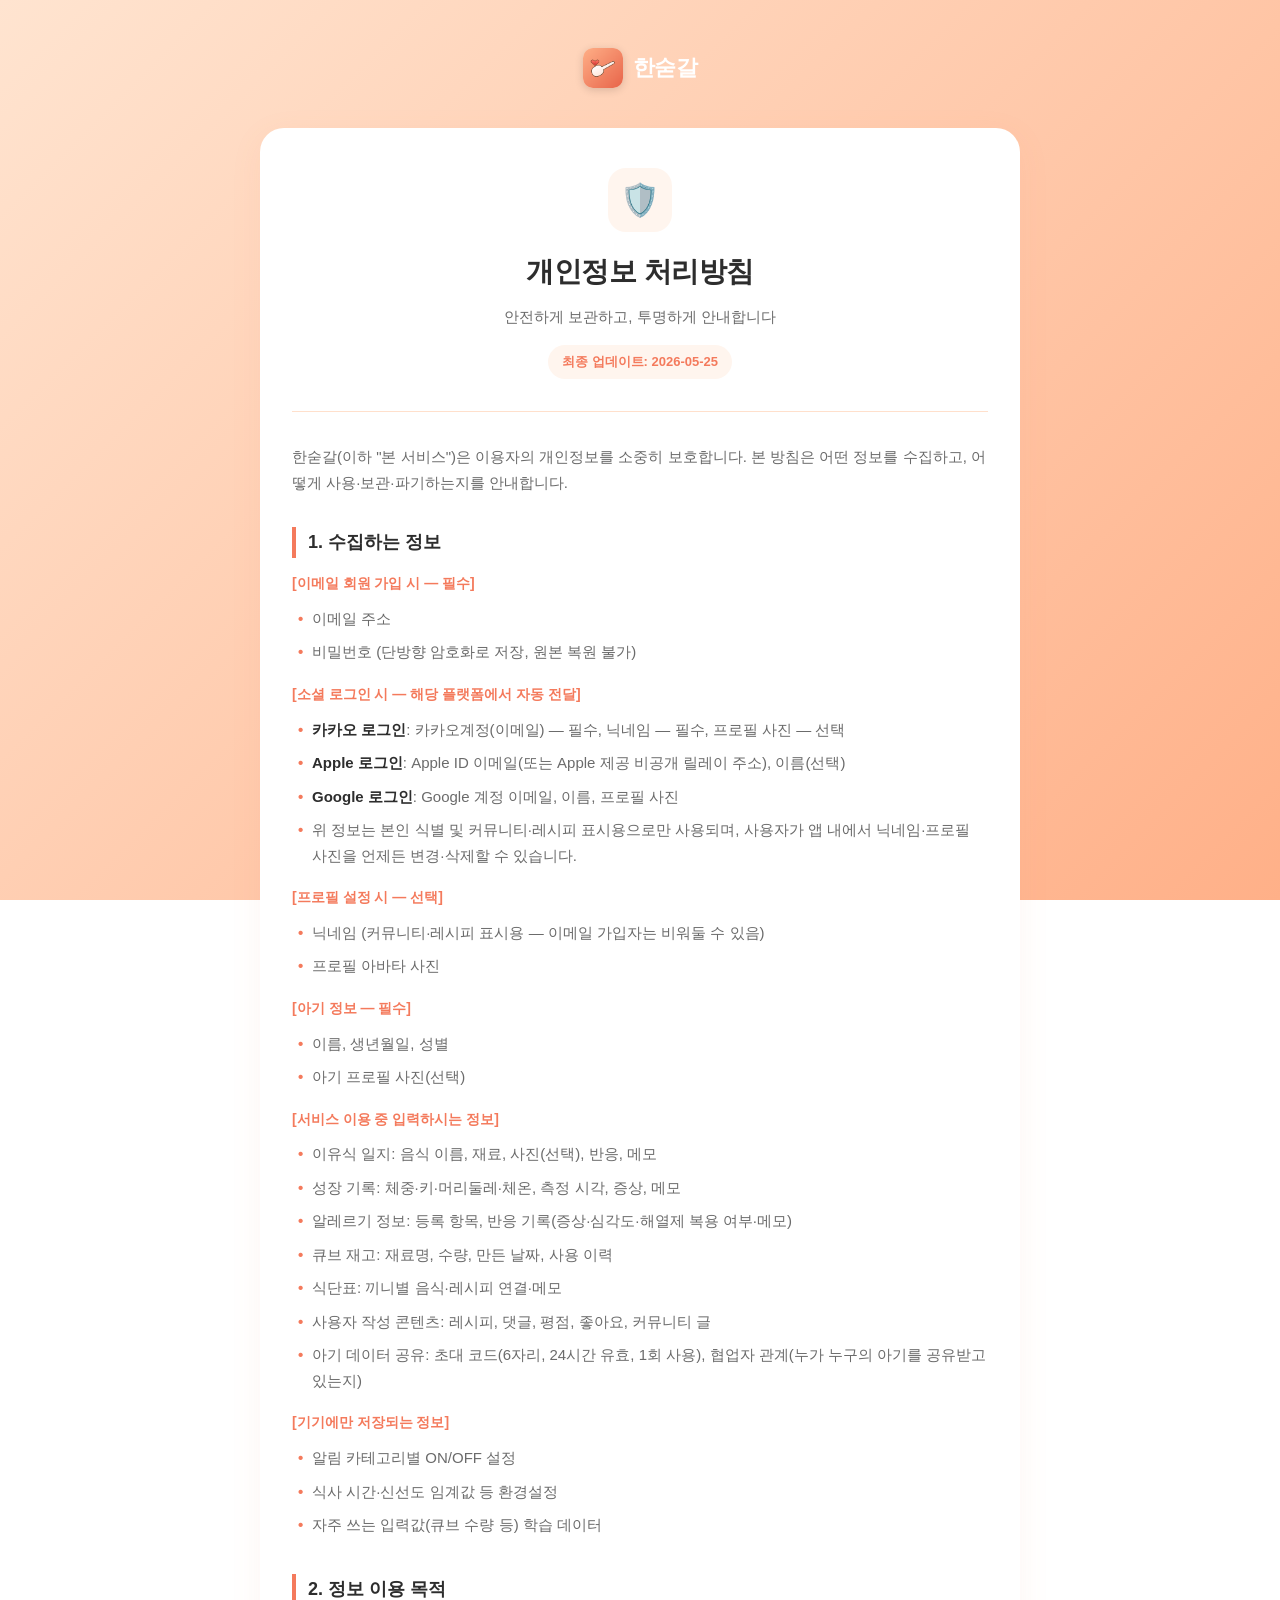
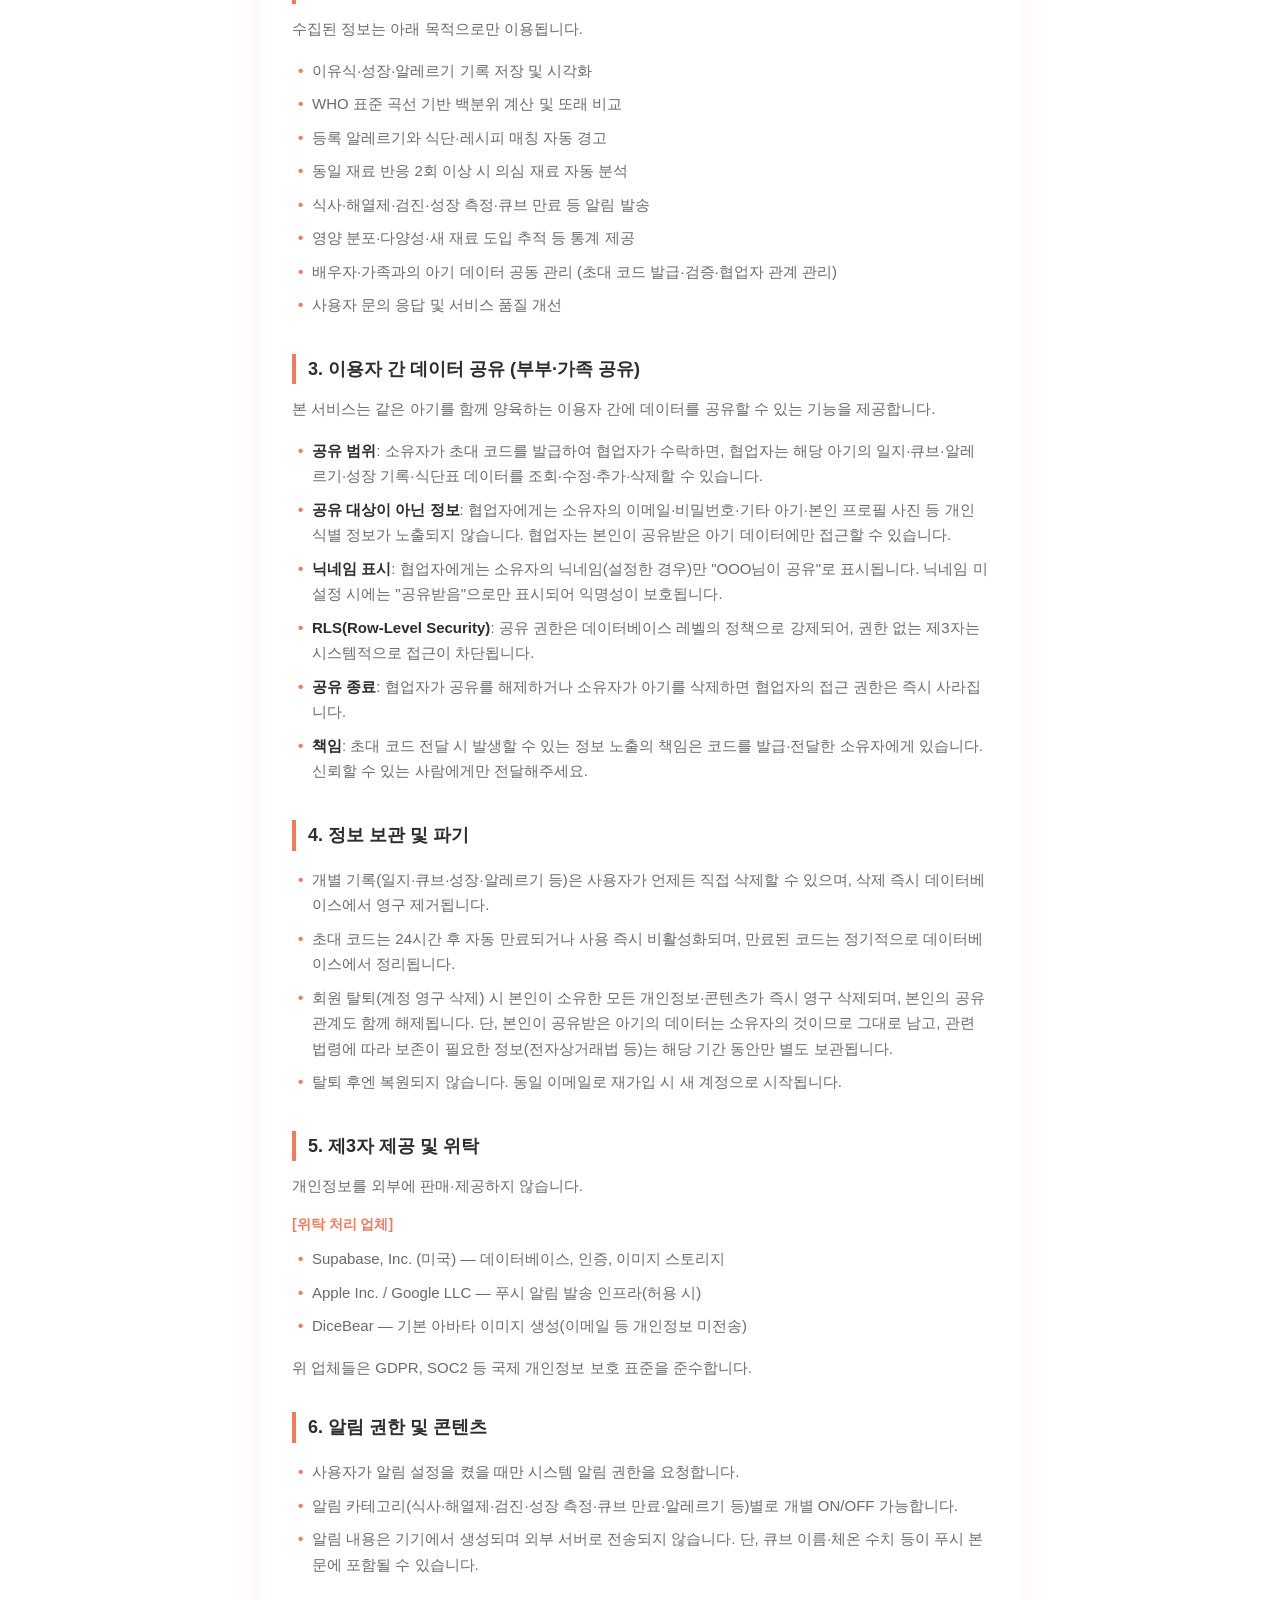
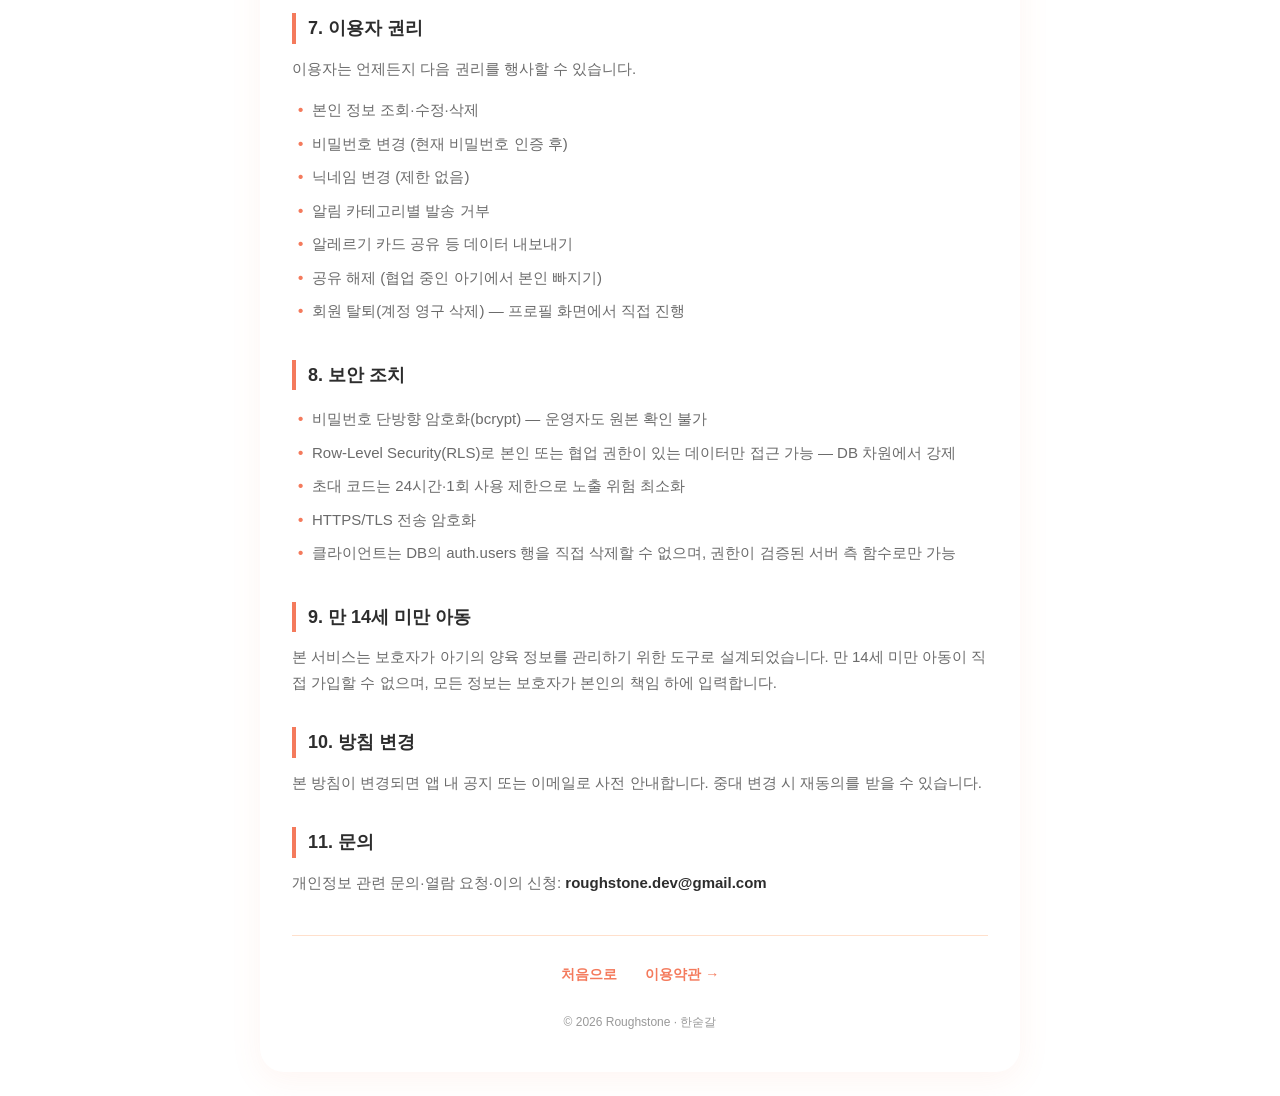
==== commit 41d84a36: "Update privacy.html" ====
--- a/privacy.html
+++ b/privacy.html
@@ -30,15 +30,23 @@
 
         <h2>1. 수집하는 정보</h2>
 
-        <p class="sub-label">[회원 가입 시 — 필수]</p>
+        <p class="sub-label">[이메일 회원 가입 시 — 필수]</p>
         <ul>
           <li>이메일 주소</li>
           <li>비밀번호 (단방향 암호화로 저장, 원본 복원 불가)</li>
         </ul>
 
+        <p class="sub-label">[소셜 로그인 시 — 해당 플랫폼에서 자동 전달]</p>
+        <ul>
+          <li><strong>카카오 로그인</strong>: 카카오계정(이메일) — 필수, 닉네임 — 필수, 프로필 사진 — 선택</li>
+          <li><strong>Apple 로그인</strong>: Apple ID 이메일(또는 Apple 제공 비공개 릴레이 주소), 이름(선택)</li>
+          <li><strong>Google 로그인</strong>: Google 계정 이메일, 이름, 프로필 사진</li>
+          <li>위 정보는 본인 식별 및 커뮤니티·레시피 표시용으로만 사용되며, 사용자가 앱 내에서 닉네임·프로필 사진을 언제든 변경·삭제할 수 있습니다.</li>
+        </ul>
+
         <p class="sub-label">[프로필 설정 시 — 선택]</p>
         <ul>
-          <li>닉네임 (커뮤니티·레시피 표시용)</li>
+          <li>닉네임 (커뮤니티·레시피 표시용 — 이메일 가입자는 비워둘 수 있음)</li>
           <li>프로필 아바타 사진</li>
         </ul>
 
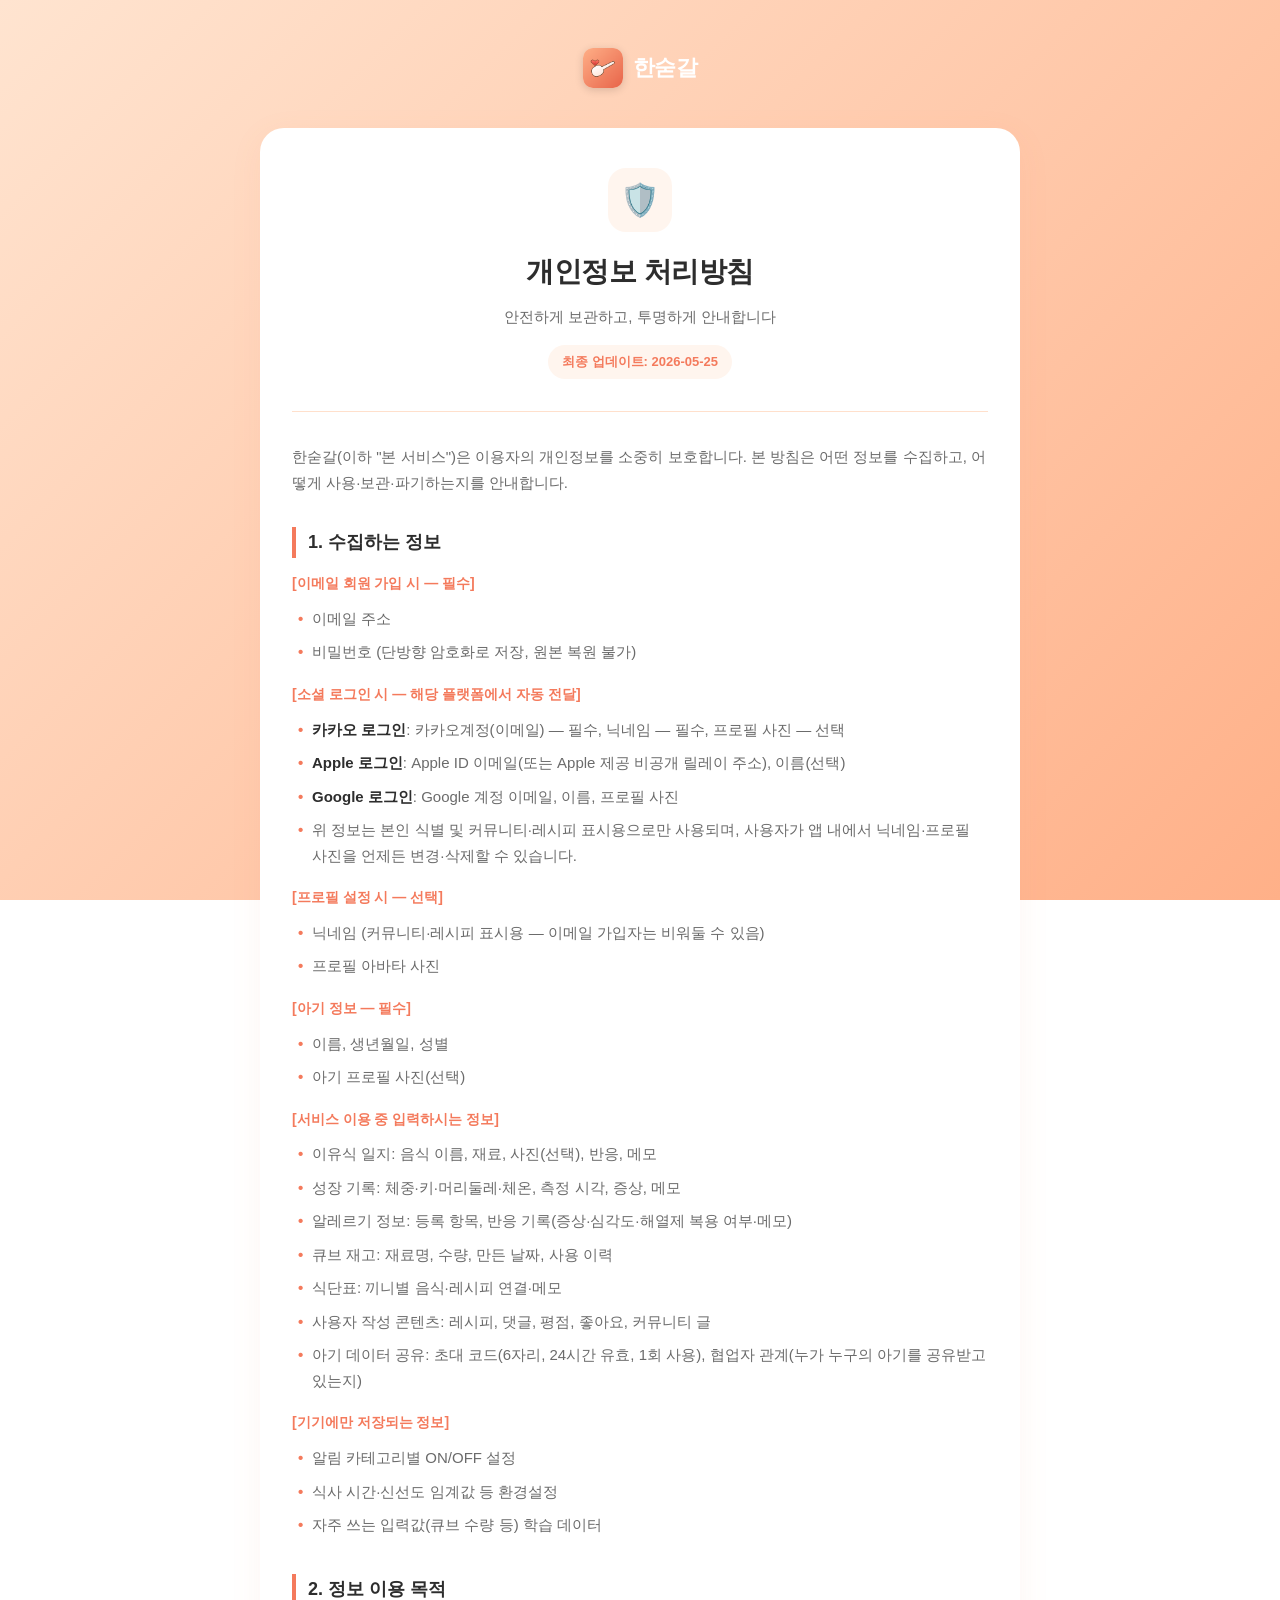
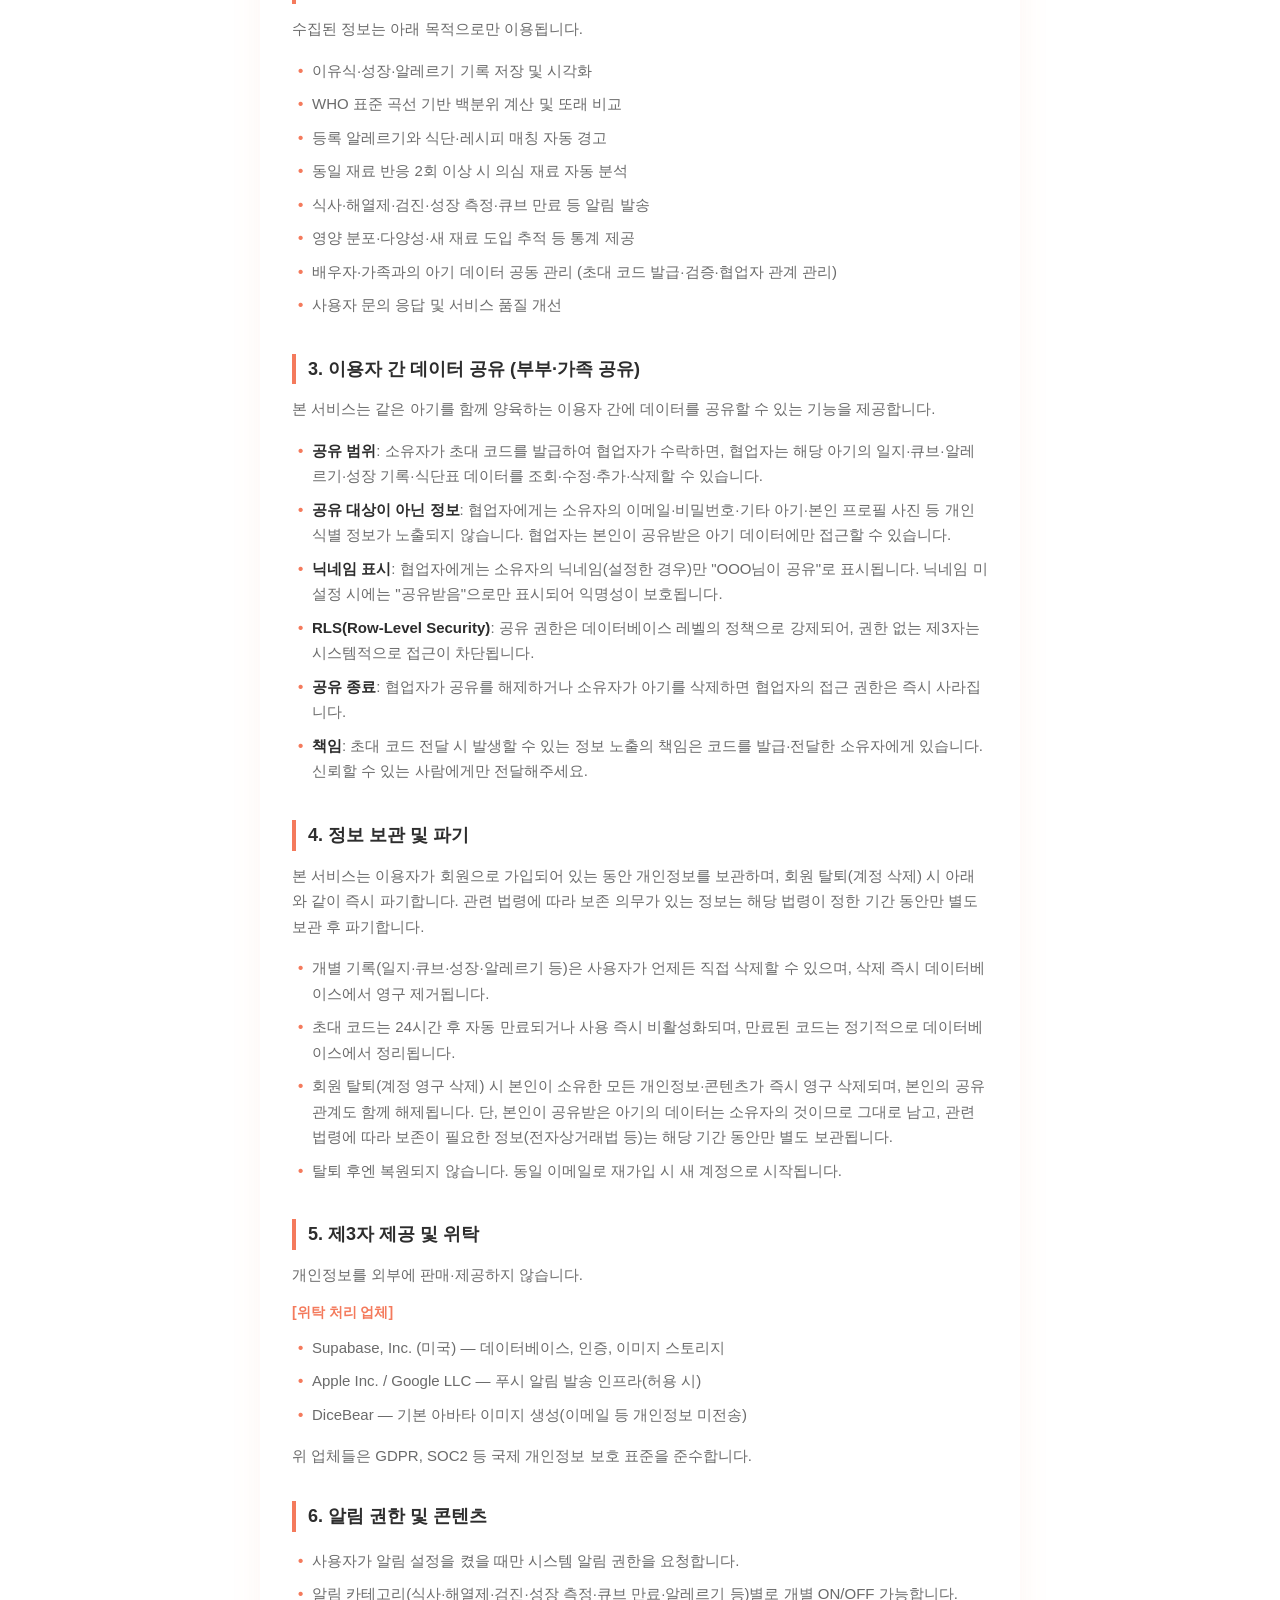
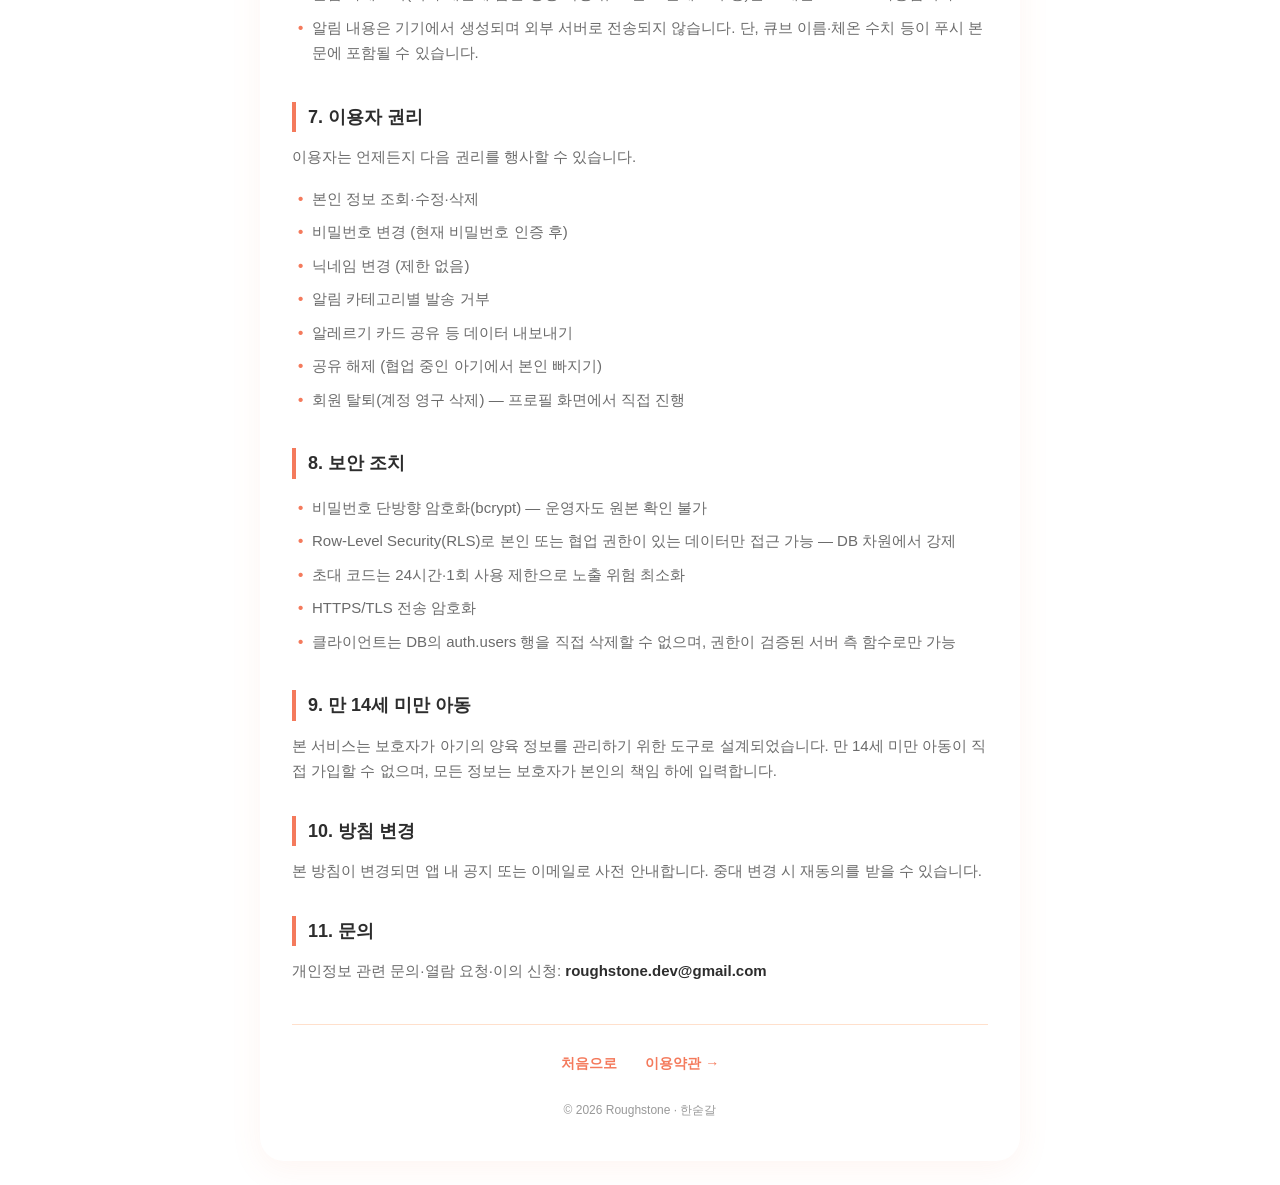
==== commit b6555863: "Update privacy.html" ====
--- a/privacy.html
+++ b/privacy.html
@@ -99,6 +99,7 @@
         </ul>
 
         <h2>4. 정보 보관 및 파기</h2>
+        <p>본 서비스는 이용자가 회원으로 가입되어 있는 동안 개인정보를 보관하며, 회원 탈퇴(계정 삭제) 시 아래와 같이 즉시 파기합니다. 관련 법령에 따라 보존 의무가 있는 정보는 해당 법령이 정한 기간 동안만 별도 보관 후 파기합니다.</p>
         <ul>
           <li>개별 기록(일지·큐브·성장·알레르기 등)은 사용자가 언제든 직접 삭제할 수 있으며, 삭제 즉시 데이터베이스에서 영구 제거됩니다.</li>
           <li>초대 코드는 24시간 후 자동 만료되거나 사용 즉시 비활성화되며, 만료된 코드는 정기적으로 데이터베이스에서 정리됩니다.</li>
